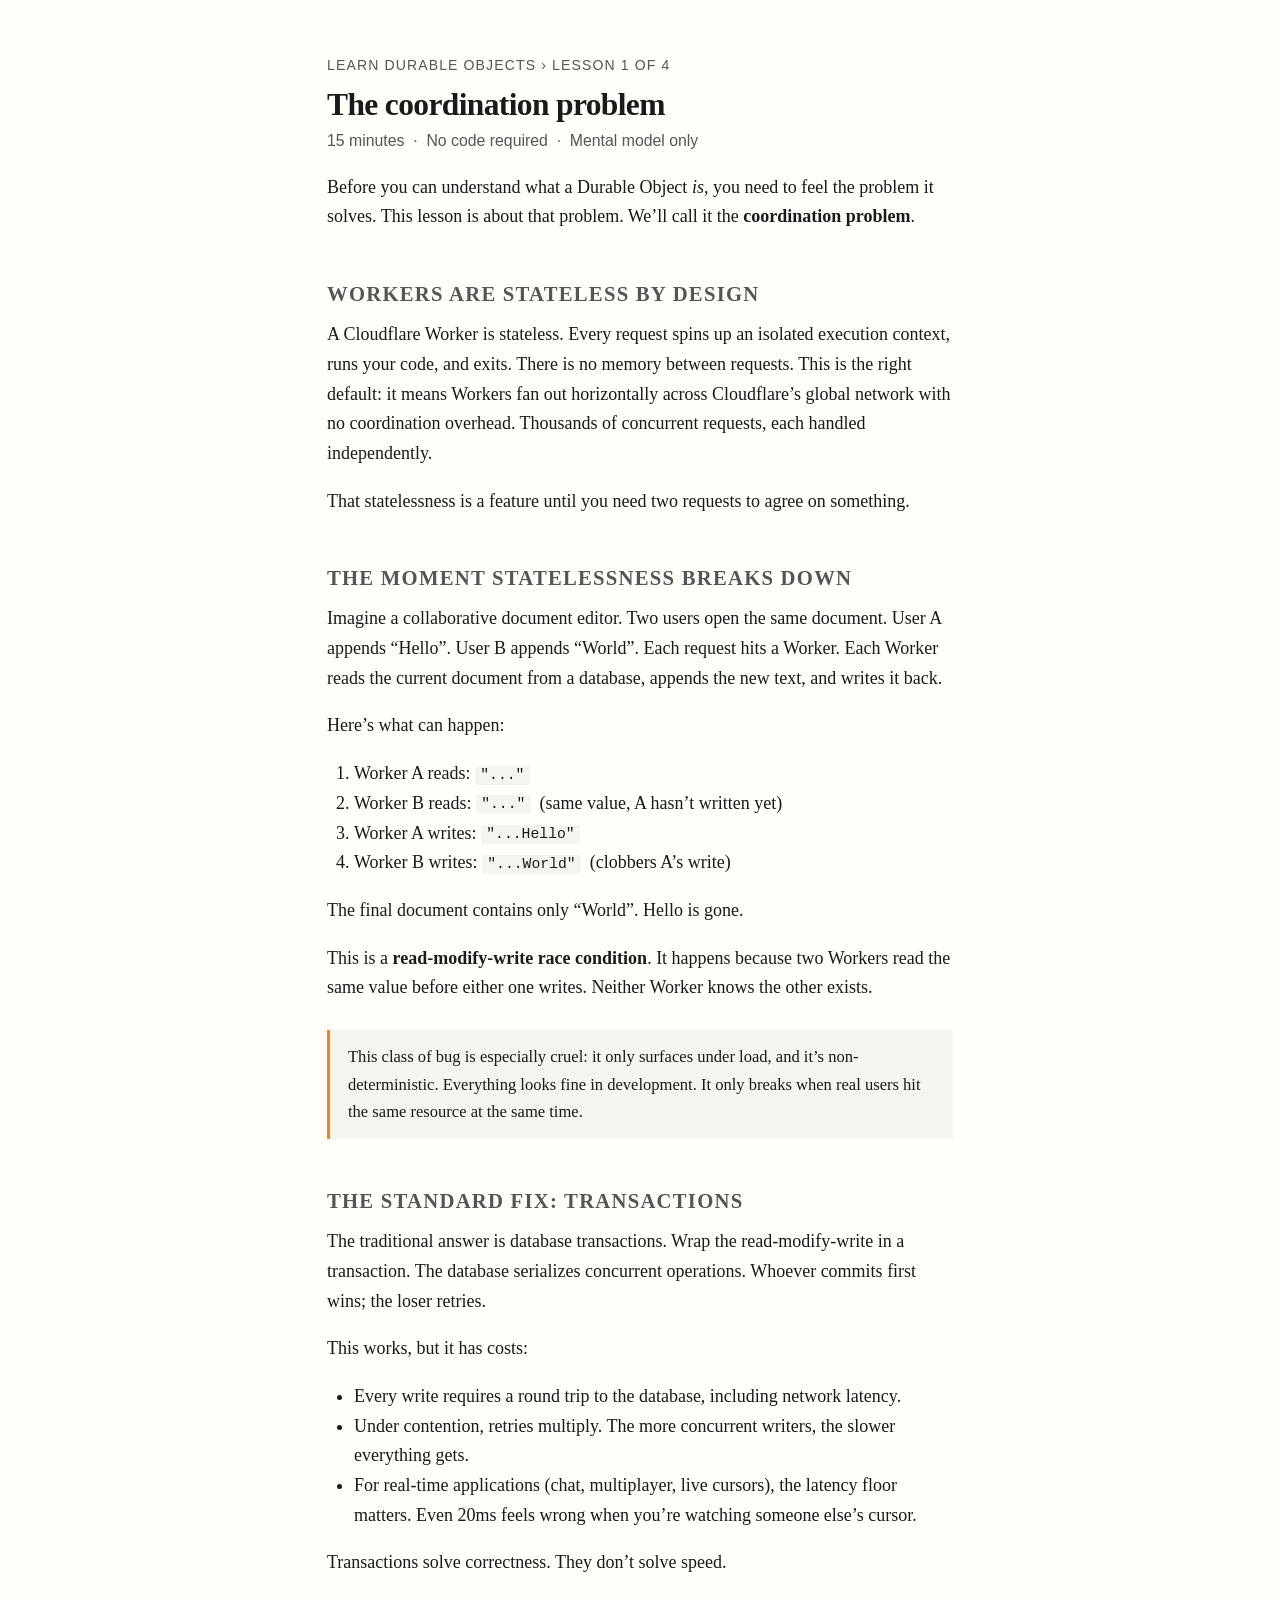
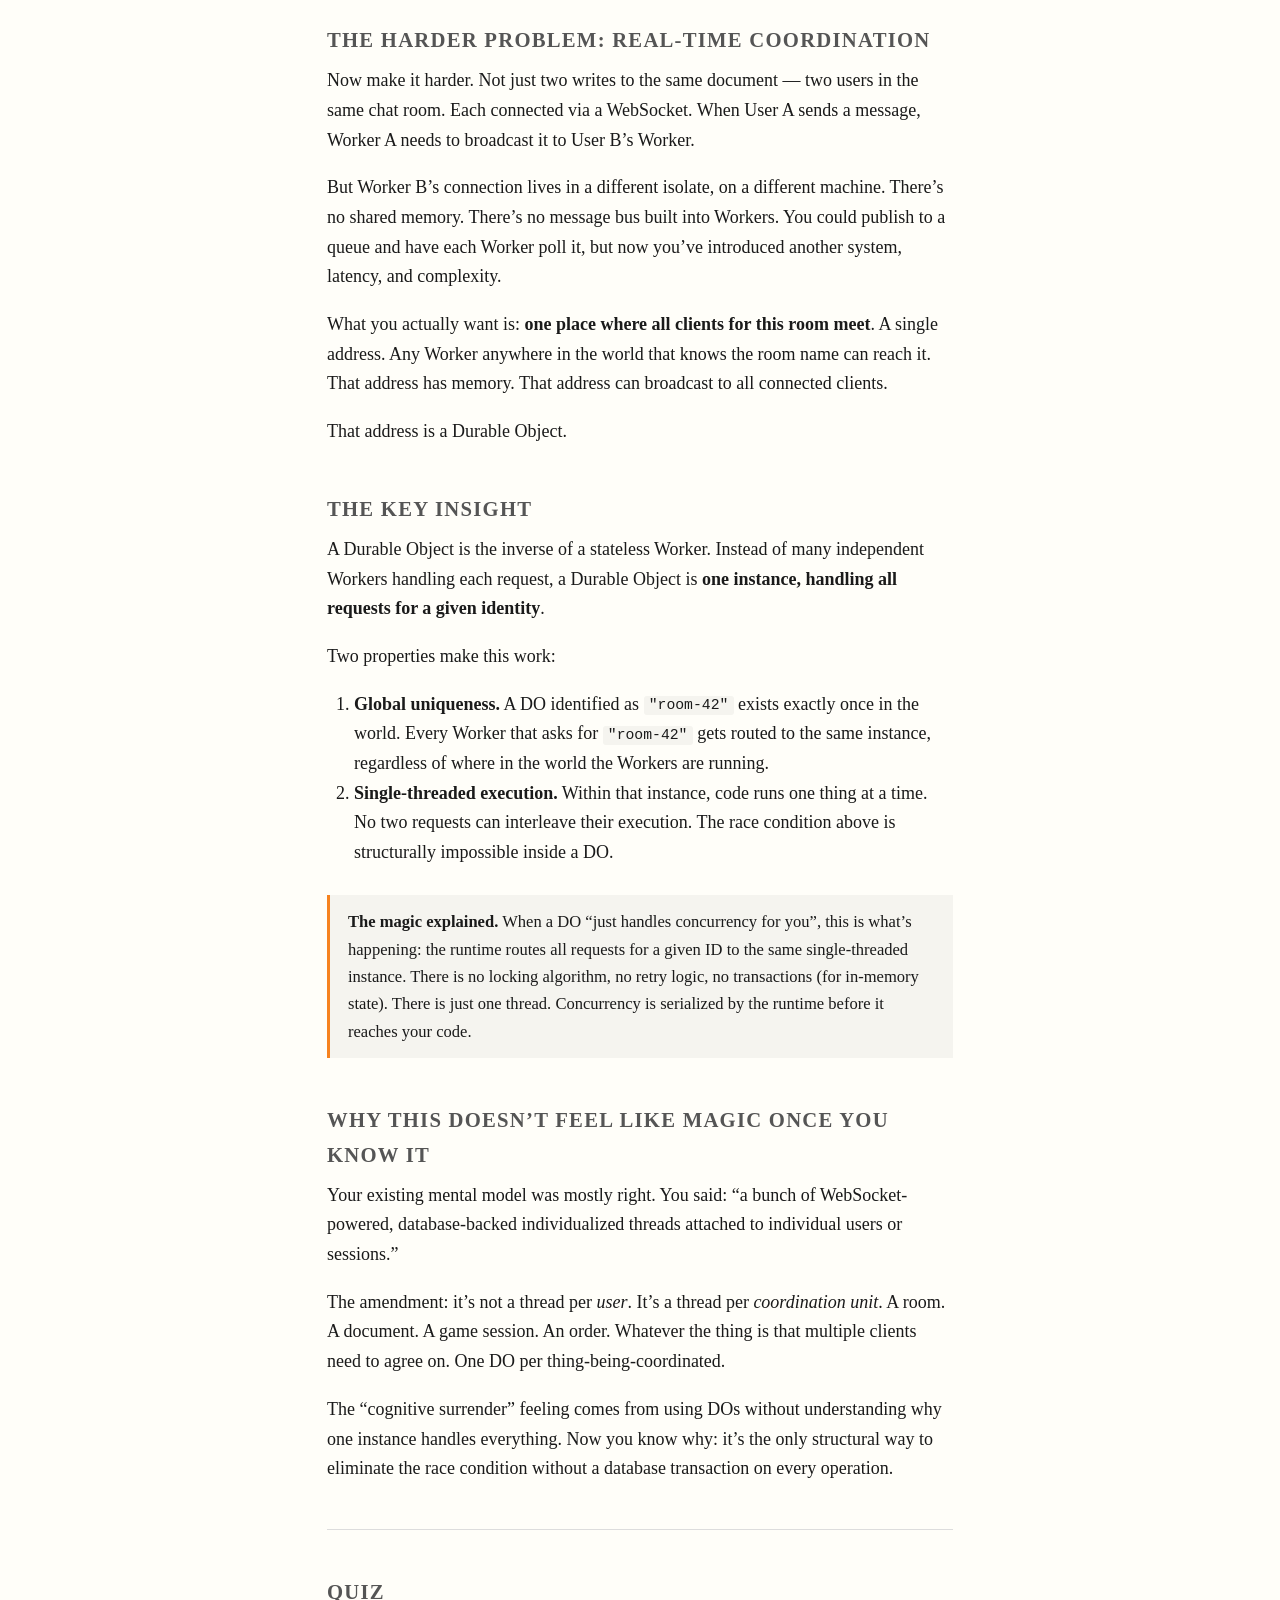
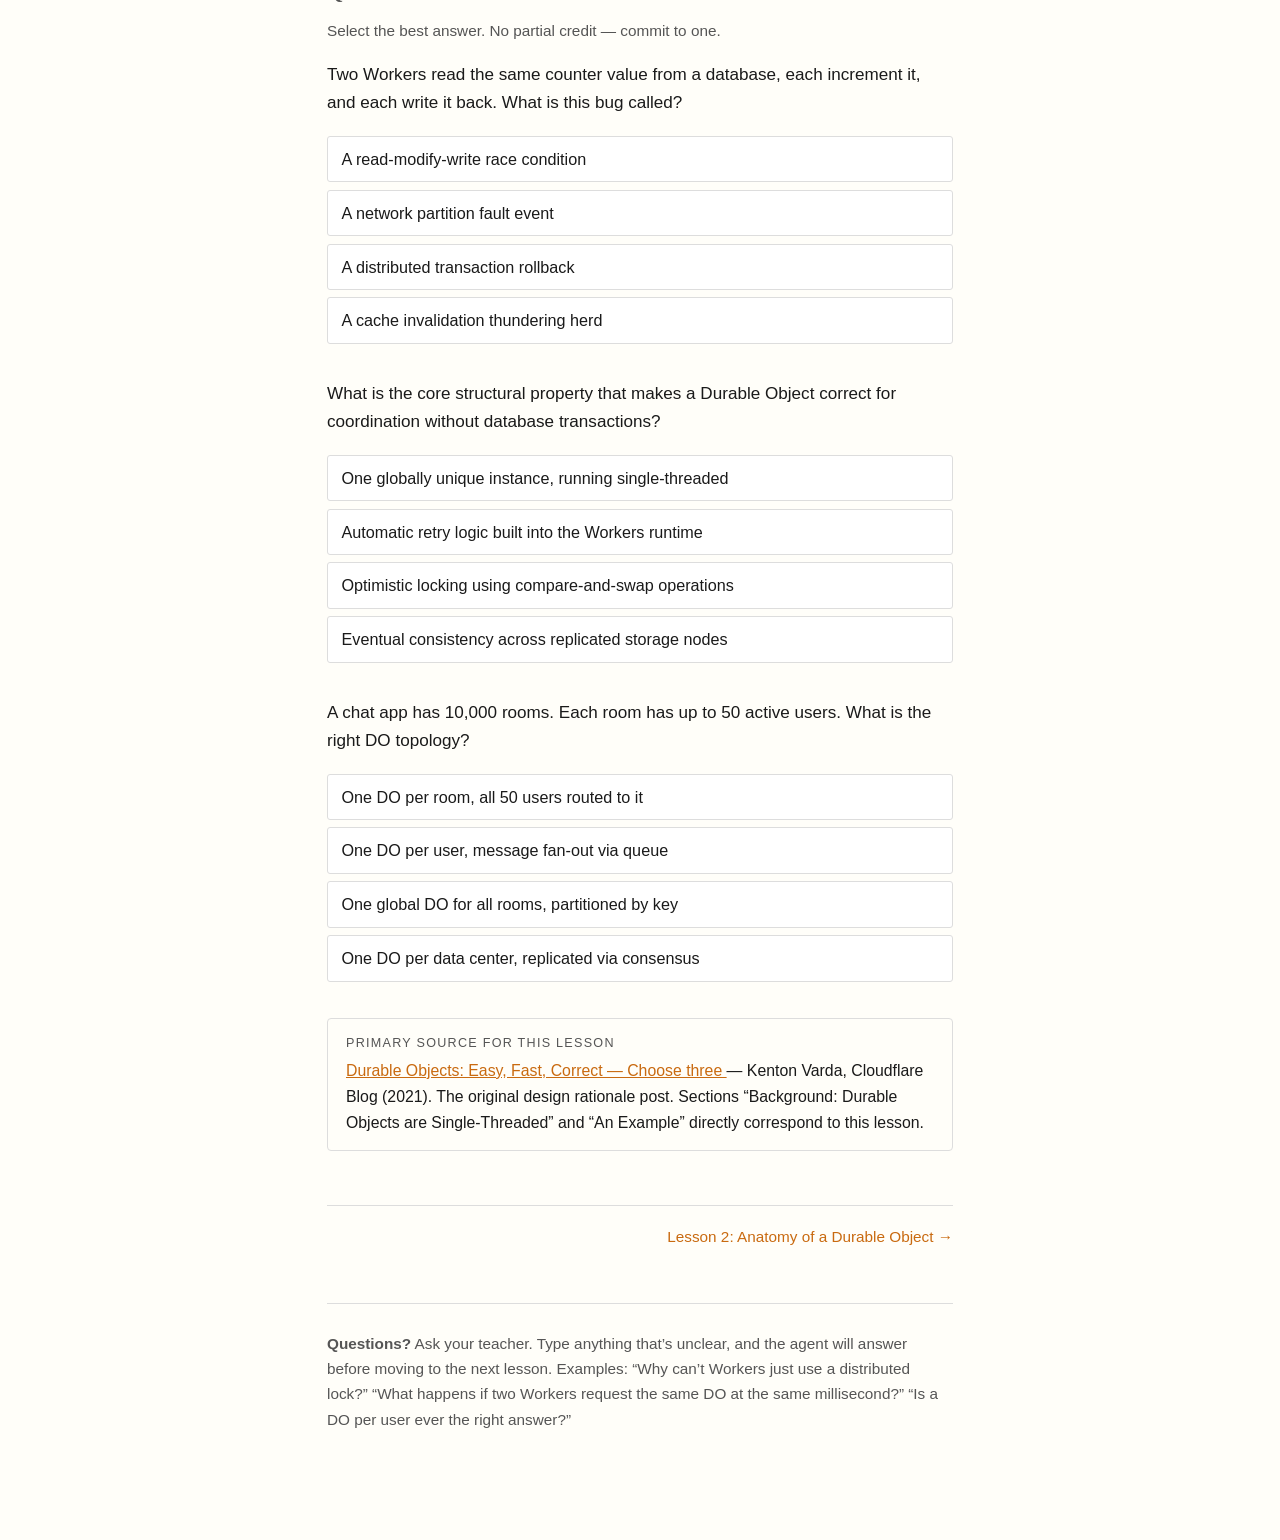
==== lessons/0001-the-coordination-problem.html @ 1e9d5c7c "feat: lesson 1 — the coordination problem" ====
<!DOCTYPE html>
<html lang="en">
<head>
  <meta charset="UTF-8">
  <meta name="viewport" content="width=device-width, initial-scale=1.0">
  <title>Lesson 1: The Coordination Problem — Learn Durable Objects</title>
  <link rel="stylesheet" href="../assets/style.css">
</head>
<body>

  <p class="lesson-meta">
    <a href="../PLAN.md">Learn Durable Objects</a> &rsaquo; Lesson 1 of 4
  </p>

  <h1>The coordination problem</h1>
  <p style="font-family:sans-serif; font-size:0.88rem; color:#555; margin-top:0.25rem;">
    15 minutes &nbsp;&middot;&nbsp; No code required &nbsp;&middot;&nbsp; Mental model only
  </p>

  <p>
    Before you can understand what a Durable Object <em>is</em>, you need to feel the problem it
    solves. This lesson is about that problem. We&rsquo;ll call it the <strong>coordination
    problem</strong>.
  </p>

  <h2>Workers are stateless by design</h2>

  <p>
    A Cloudflare Worker is stateless. Every request spins up an isolated execution context, runs
    your code, and exits. There is no memory between requests. This is the right default: it means
    Workers fan out horizontally across Cloudflare&rsquo;s global network with no coordination
    overhead. Thousands of concurrent requests, each handled independently.
  </p>

  <p>
    That statelessness is a feature until you need two requests to agree on something.
  </p>

  <h2>The moment statelessness breaks down</h2>

  <p>
    Imagine a collaborative document editor. Two users open the same document. User A appends
    &ldquo;Hello&rdquo;. User B appends &ldquo;World&rdquo;. Each request hits a Worker. Each
    Worker reads the current document from a database, appends the new text, and writes it back.
  </p>

  <p>
    Here&rsquo;s what can happen:
  </p>

  <ol style="margin:0 0 1rem 1.5rem; padding:0;">
    <li>Worker A reads: <code>"..."</code></li>
    <li>Worker B reads: <code>"..."</code> &nbsp;(same value, A hasn&rsquo;t written yet)</li>
    <li>Worker A writes: <code>"...Hello"</code></li>
    <li>Worker B writes: <code>"...World"</code> &nbsp;(clobbers A&rsquo;s write)</li>
  </ol>

  <p>
    The final document contains only &ldquo;World&rdquo;. Hello is gone.
  </p>

  <p>
    This is a <strong>read-modify-write race condition</strong>. It happens because two Workers
    read the same value before either one writes. Neither Worker knows the other exists.
  </p>

  <div class="callout">
    <p>
      This class of bug is especially cruel: it only surfaces under load, and it&rsquo;s
      non-deterministic. Everything looks fine in development. It only breaks when real users hit
      the same resource at the same time.
    </p>
  </div>

  <h2>The standard fix: transactions</h2>

  <p>
    The traditional answer is database transactions. Wrap the read-modify-write in a transaction.
    The database serializes concurrent operations. Whoever commits first wins; the loser retries.
  </p>

  <p>
    This works, but it has costs:
  </p>

  <ul style="margin:0 0 1rem 1.5rem; padding:0;">
    <li>Every write requires a round trip to the database, including network latency.</li>
    <li>Under contention, retries multiply. The more concurrent writers, the slower everything gets.</li>
    <li>For real-time applications (chat, multiplayer, live cursors), the latency floor matters.
        Even 20ms feels wrong when you&rsquo;re watching someone else&rsquo;s cursor.</li>
  </ul>

  <p>
    Transactions solve correctness. They don&rsquo;t solve speed.
  </p>

  <h2>The harder problem: real-time coordination</h2>

  <p>
    Now make it harder. Not just two writes to the same document &mdash; two users in the same
    chat room. Each connected via a WebSocket. When User A sends a message, Worker A needs to
    broadcast it to User B&rsquo;s Worker.
  </p>

  <p>
    But Worker B&rsquo;s connection lives in a different isolate, on a different machine. There&rsquo;s
    no shared memory. There&rsquo;s no message bus built into Workers. You could publish to a queue
    and have each Worker poll it, but now you&rsquo;ve introduced another system, latency, and
    complexity.
  </p>

  <p>
    What you actually want is: <strong>one place where all clients for this room meet</strong>.
    A single address. Any Worker anywhere in the world that knows the room name can reach it.
    That address has memory. That address can broadcast to all connected clients.
  </p>

  <p>
    That address is a Durable Object.
  </p>

  <h2>The key insight</h2>

  <p>
    A Durable Object is the inverse of a stateless Worker. Instead of many independent Workers
    handling each request, a Durable Object is <strong>one instance, handling all requests for a
    given identity</strong>.
  </p>

  <p>
    Two properties make this work:
  </p>

  <ol style="margin:0 0 1rem 1.5rem; padding:0;">
    <li>
      <strong>Global uniqueness.</strong> A DO identified as <code>"room-42"</code> exists exactly
      once in the world. Every Worker that asks for <code>"room-42"</code> gets routed to the same
      instance, regardless of where in the world the Workers are running.
    </li>
    <li>
      <strong>Single-threaded execution.</strong> Within that instance, code runs one thing at a
      time. No two requests can interleave their execution. The race condition above is structurally
      impossible inside a DO.
    </li>
  </ol>

  <div class="callout">
    <p>
      <strong>The magic explained.</strong> When a DO &ldquo;just handles concurrency for you&rdquo;,
      this is what&rsquo;s happening: the runtime routes all requests for a given ID to the same
      single-threaded instance. There is no locking algorithm, no retry logic, no transactions
      (for in-memory state). There is just one thread. Concurrency is serialized by the runtime
      before it reaches your code.
    </p>
  </div>

  <h2>Why this doesn&rsquo;t feel like magic once you know it</h2>

  <p>
    Your existing mental model was mostly right. You said: &ldquo;a bunch of WebSocket-powered,
    database-backed individualized threads attached to individual users or sessions.&rdquo;
  </p>

  <p>
    The amendment: it&rsquo;s not a thread per <em>user</em>. It&rsquo;s a thread per
    <em>coordination unit</em>. A room. A document. A game session. An order. Whatever the thing
    is that multiple clients need to agree on. One DO per thing-being-coordinated.
  </p>

  <p>
    The &ldquo;cognitive surrender&rdquo; feeling comes from using DOs without understanding why
    one instance handles everything. Now you know why: it&rsquo;s the only structural way to
    eliminate the race condition without a database transaction on every operation.
  </p>

  <hr style="margin: 2.5rem 0; border:none; border-top: 1px solid #ddd;">

  <h2>Quiz</h2>
  <p style="font-family:sans-serif; font-size:0.85rem; color:#555;">
    Select the best answer. No partial credit &mdash; commit to one.
  </p>

  <div class="quiz" data-quiz="q1" style="margin-bottom:2rem;">
    <p class="quiz-question" style="font-family:sans-serif; font-size:0.95rem;">
      Two Workers read the same counter value from a database, each increment it, and each write
      it back. What is this bug called?
    </p>
    <ul class="quiz-options">
      <li data-correct="true">A read-modify-write race condition</li>
      <li>A network partition fault event</li>
      <li>A distributed transaction rollback</li>
      <li>A cache invalidation thundering herd</li>
    </ul>
    <p class="quiz-feedback"
       data-correct="Correct. Two independent reads before either write means the second write silently clobbers the first."
       data-incorrect="Not quite. The correct answer is highlighted. Two readers, two writers, no coordination — that&rsquo;s a read-modify-write race."
       hidden></p>
  </div>

  <div class="quiz" data-quiz="q2" style="margin-bottom:2rem;">
    <p class="quiz-question" style="font-family:sans-serif; font-size:0.95rem;">
      What is the core structural property that makes a Durable Object correct for coordination
      without database transactions?
    </p>
    <ul class="quiz-options">
      <li data-correct="true">One globally unique instance, running single-threaded</li>
      <li>Automatic retry logic built into the Workers runtime</li>
      <li>Optimistic locking using compare-and-swap operations</li>
      <li>Eventual consistency across replicated storage nodes</li>
    </ul>
    <p class="quiz-feedback"
       data-correct="Correct. Global uniqueness means all requests for a given ID arrive at the same instance. Single-threaded execution means they are serialized without locks."
       data-incorrect="Not quite. DOs don&rsquo;t use retry logic, CAS, or eventual consistency for in-memory coordination. One thread, one instance — that&rsquo;s it."
       hidden></p>
  </div>

  <div class="quiz" data-quiz="q3" style="margin-bottom:2rem;">
    <p class="quiz-question" style="font-family:sans-serif; font-size:0.95rem;">
      A chat app has 10,000 rooms. Each room has up to 50 active users. What is the right DO
      topology?
    </p>
    <ul class="quiz-options">
      <li data-correct="true">One DO per room, all 50 users routed to it</li>
      <li>One DO per user, message fan-out via queue</li>
      <li>One global DO for all rooms, partitioned by key</li>
      <li>One DO per data center, replicated via consensus</li>
    </ul>
    <p class="quiz-feedback"
       data-correct="Correct. The coordination unit is the room, not the user. One DO per room, all clients in that room route to it. 10,000 rooms = 10,000 DOs, each small and independent."
       data-incorrect="Not quite. The coordination unit is what multiple clients share — the room. Each room needs its own DO so its users can coordinate without touching other rooms."
       hidden></p>
  </div>

  <div class="primary-source">
    <span class="label">Primary source for this lesson</span>
    <a href="https://blog.cloudflare.com/durable-objects-easy-fast-correct-choose-three/" target="_blank">
      Durable Objects: Easy, Fast, Correct &mdash; Choose three
    </a>
    &mdash; Kenton Varda, Cloudflare Blog (2021). The original design rationale post. Sections
    &ldquo;Background: Durable Objects are Single-Threaded&rdquo; and &ldquo;An Example&rdquo;
    directly correspond to this lesson.
  </div>

  <div class="lesson-nav">
    <span></span>
    <a href="0002-anatomy-of-a-durable-object.html">Lesson 2: Anatomy of a Durable Object &rarr;</a>
  </div>

  <div class="ask-teacher">
    <strong>Questions?</strong> Ask your teacher. Type anything that&rsquo;s unclear, and the
    agent will answer before moving to the next lesson.
    Examples: &ldquo;Why can&rsquo;t Workers just use a distributed lock?&rdquo;
    &ldquo;What happens if two Workers request the same DO at the same millisecond?&rdquo;
    &ldquo;Is a DO per user ever the right answer?&rdquo;
  </div>

  <script src="../assets/quiz.js"></script>
</body>
</html>
---- assets/style.css ----
/* ============================================================
   learn-durable-objects — shared stylesheet
   Tufte-inspired: generous margins, readable type, no clutter
   ============================================================ */

:root {
  --text:        #1a1a1a;
  --muted:       #555;
  --border:      #ddd;
  --bg:          #fffef9;
  --code-bg:     #f5f4ef;
  --accent:      #f6821f;   /* Cloudflare orange */
  --accent-dark: #c96a10;
  --success:     #2d6a2d;
  --success-bg:  #edf7ed;
  --error:       #8b0000;
  --error-bg:    #fdf0f0;
  --max-width:   680px;
  --font-serif:  Georgia, 'Times New Roman', serif;
  --font-mono:   'SF Mono', 'Fira Code', 'Cascadia Code', Consolas, monospace;
}

*, *::before, *::after { box-sizing: border-box; }

html {
  font-size: 18px;
  background: var(--bg);
  color: var(--text);
}

body {
  font-family: var(--font-serif);
  line-height: 1.65;
  max-width: var(--max-width);
  margin: 0 auto;
  padding: 3rem 1.5rem 6rem;
}

/* ── Typography ── */

h1 {
  font-size: 1.75rem;
  font-weight: 700;
  line-height: 1.2;
  margin: 0 0 0.25rem;
  letter-spacing: -0.02em;
}

h2 {
  font-size: 1.15rem;
  font-weight: 700;
  margin: 2.5rem 0 0.5rem;
  text-transform: uppercase;
  letter-spacing: 0.06em;
  color: var(--muted);
}

p { margin: 0 0 1rem; }

a { color: var(--accent-dark); }
a:hover { color: var(--accent); }

strong { font-weight: 700; }
em { font-style: italic; }

/* ── Code ── */

code {
  font-family: var(--font-mono);
  font-size: 0.82em;
  background: var(--code-bg);
  border-radius: 3px;
  padding: 0.1em 0.35em;
}

pre {
  background: var(--code-bg);
  border-left: 3px solid var(--accent);
  border-radius: 4px;
  padding: 1rem 1.25rem;
  overflow-x: auto;
  margin: 1.25rem 0;
}

pre code {
  background: none;
  padding: 0;
  font-size: 0.85rem;
  line-height: 1.5;
}

/* ── Lesson header ── */

.lesson-meta {
  font-family: sans-serif;
  font-size: 0.78rem;
  color: var(--muted);
  text-transform: uppercase;
  letter-spacing: 0.08em;
  margin-bottom: 0.5rem;
}

.lesson-meta a {
  color: var(--muted);
  text-decoration: none;
}

.lesson-meta a:hover { color: var(--accent); }

/* ── Callout / aside ── */

.callout {
  border-left: 3px solid var(--accent);
  background: var(--code-bg);
  padding: 0.75rem 1rem;
  margin: 1.5rem 0;
  font-size: 0.92rem;
}

.callout p:last-child { margin-bottom: 0; }

/* ── Primary source citation ── */

.primary-source {
  border: 1px solid var(--border);
  border-radius: 4px;
  padding: 0.75rem 1rem;
  margin: 2rem 0;
  font-size: 0.88rem;
  font-family: sans-serif;
}

.primary-source .label {
  font-size: 0.7rem;
  text-transform: uppercase;
  letter-spacing: 0.1em;
  color: var(--muted);
  display: block;
  margin-bottom: 0.25rem;
}

/* ── Ask your teacher prompt ── */

.ask-teacher {
  margin-top: 3rem;
  padding-top: 1.5rem;
  border-top: 1px solid var(--border);
  font-family: sans-serif;
  font-size: 0.85rem;
  color: var(--muted);
}

/* ── Navigation between lessons ── */

.lesson-nav {
  display: flex;
  justify-content: space-between;
  margin-top: 3rem;
  padding-top: 1rem;
  border-top: 1px solid var(--border);
  font-family: sans-serif;
  font-size: 0.85rem;
}

.lesson-nav a { text-decoration: none; color: var(--accent-dark); }
.lesson-nav a:hover { color: var(--accent); }

/* ── Podcast player ── */

.podcast {
  margin: 2rem 0;
  padding: 1rem;
  background: var(--code-bg);
  border-radius: 4px;
  font-family: sans-serif;
  font-size: 0.85rem;
}

.podcast p { margin: 0 0 0.5rem; font-size: 0.8rem; color: var(--muted); }

audio { width: 100%; display: block; }
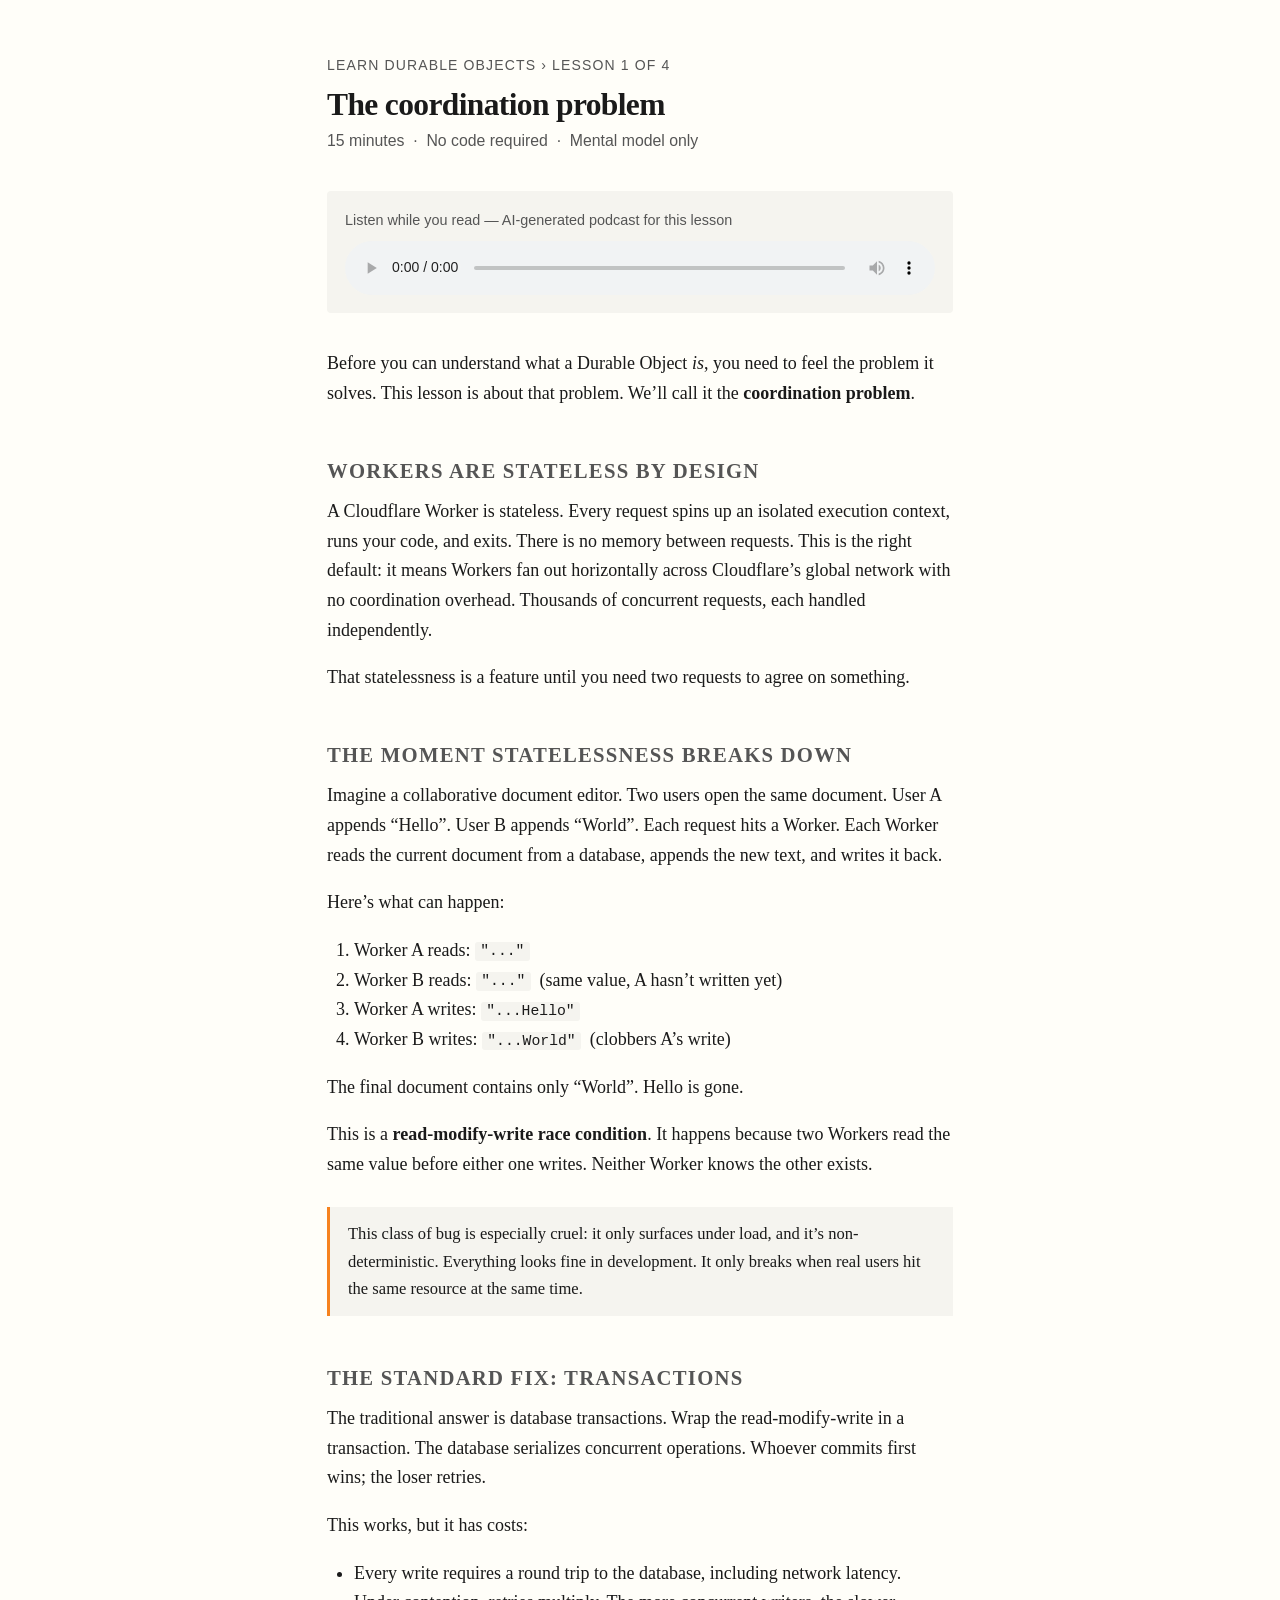
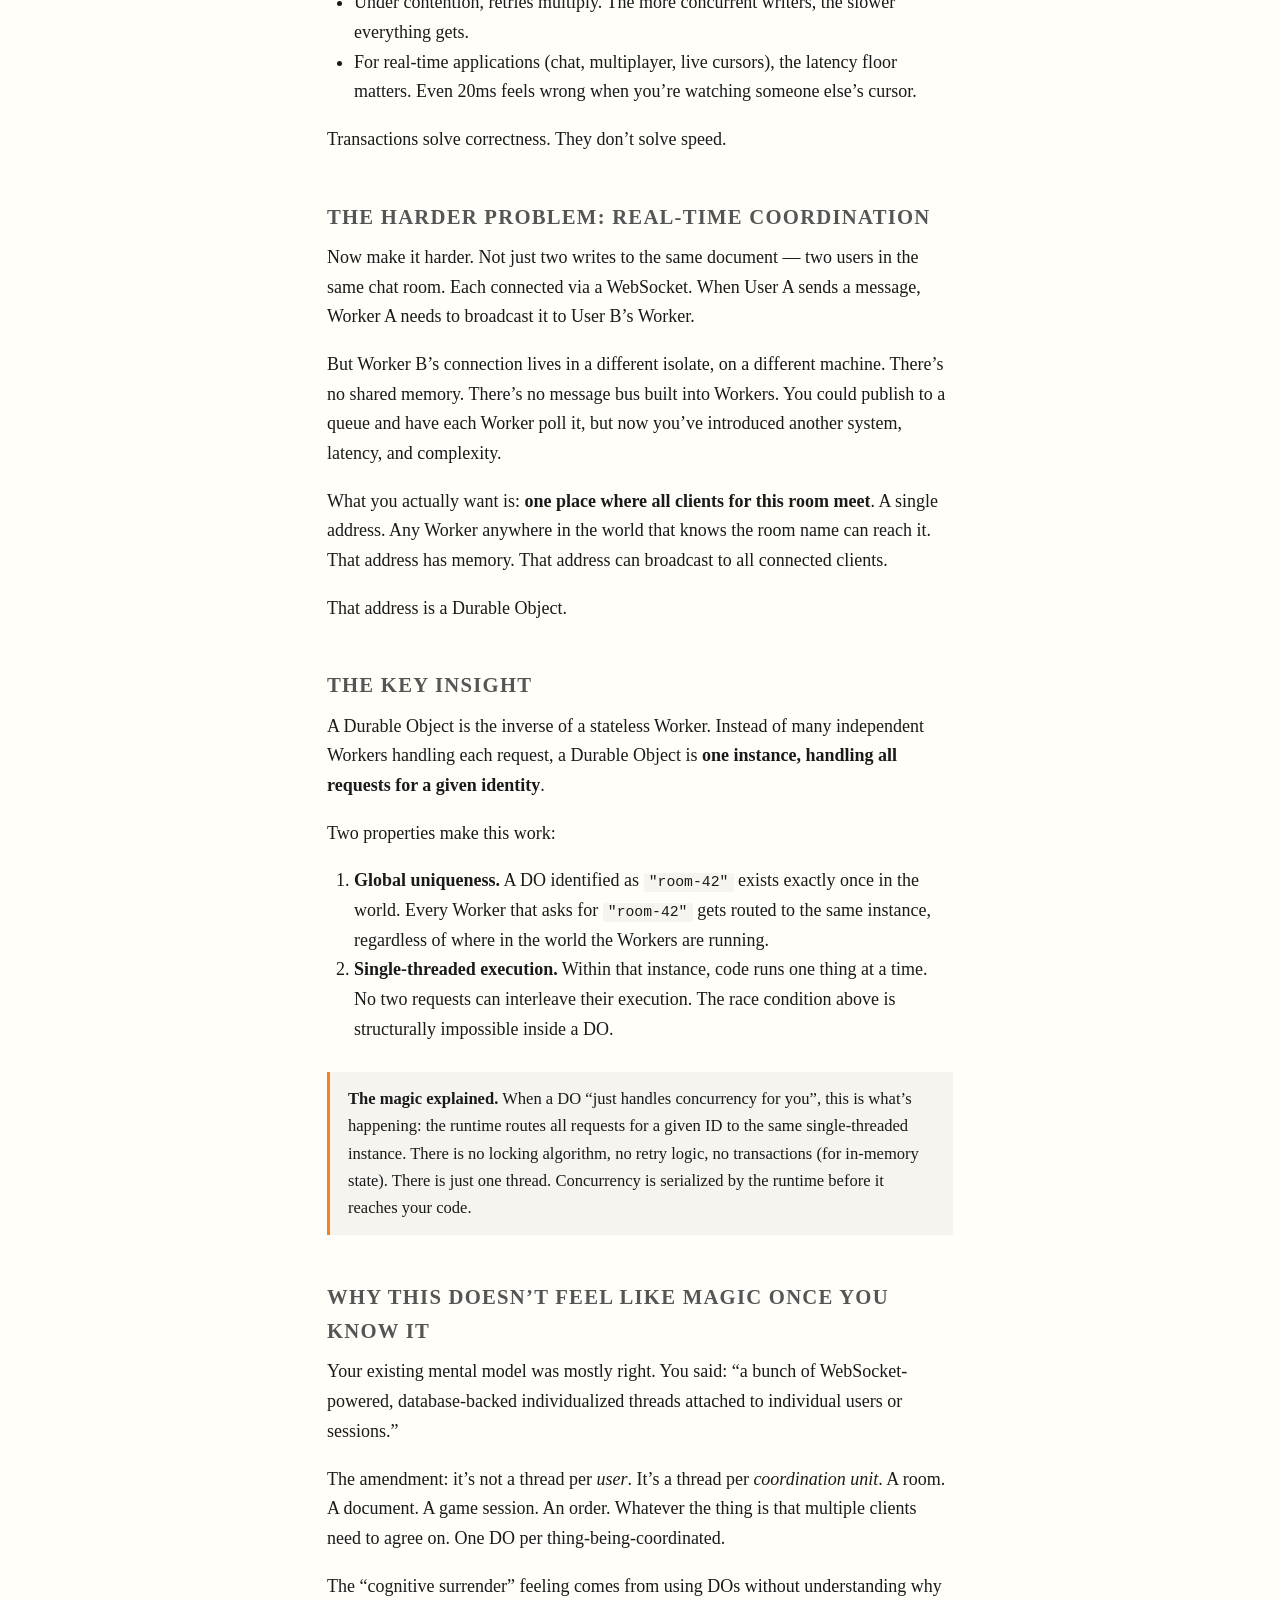
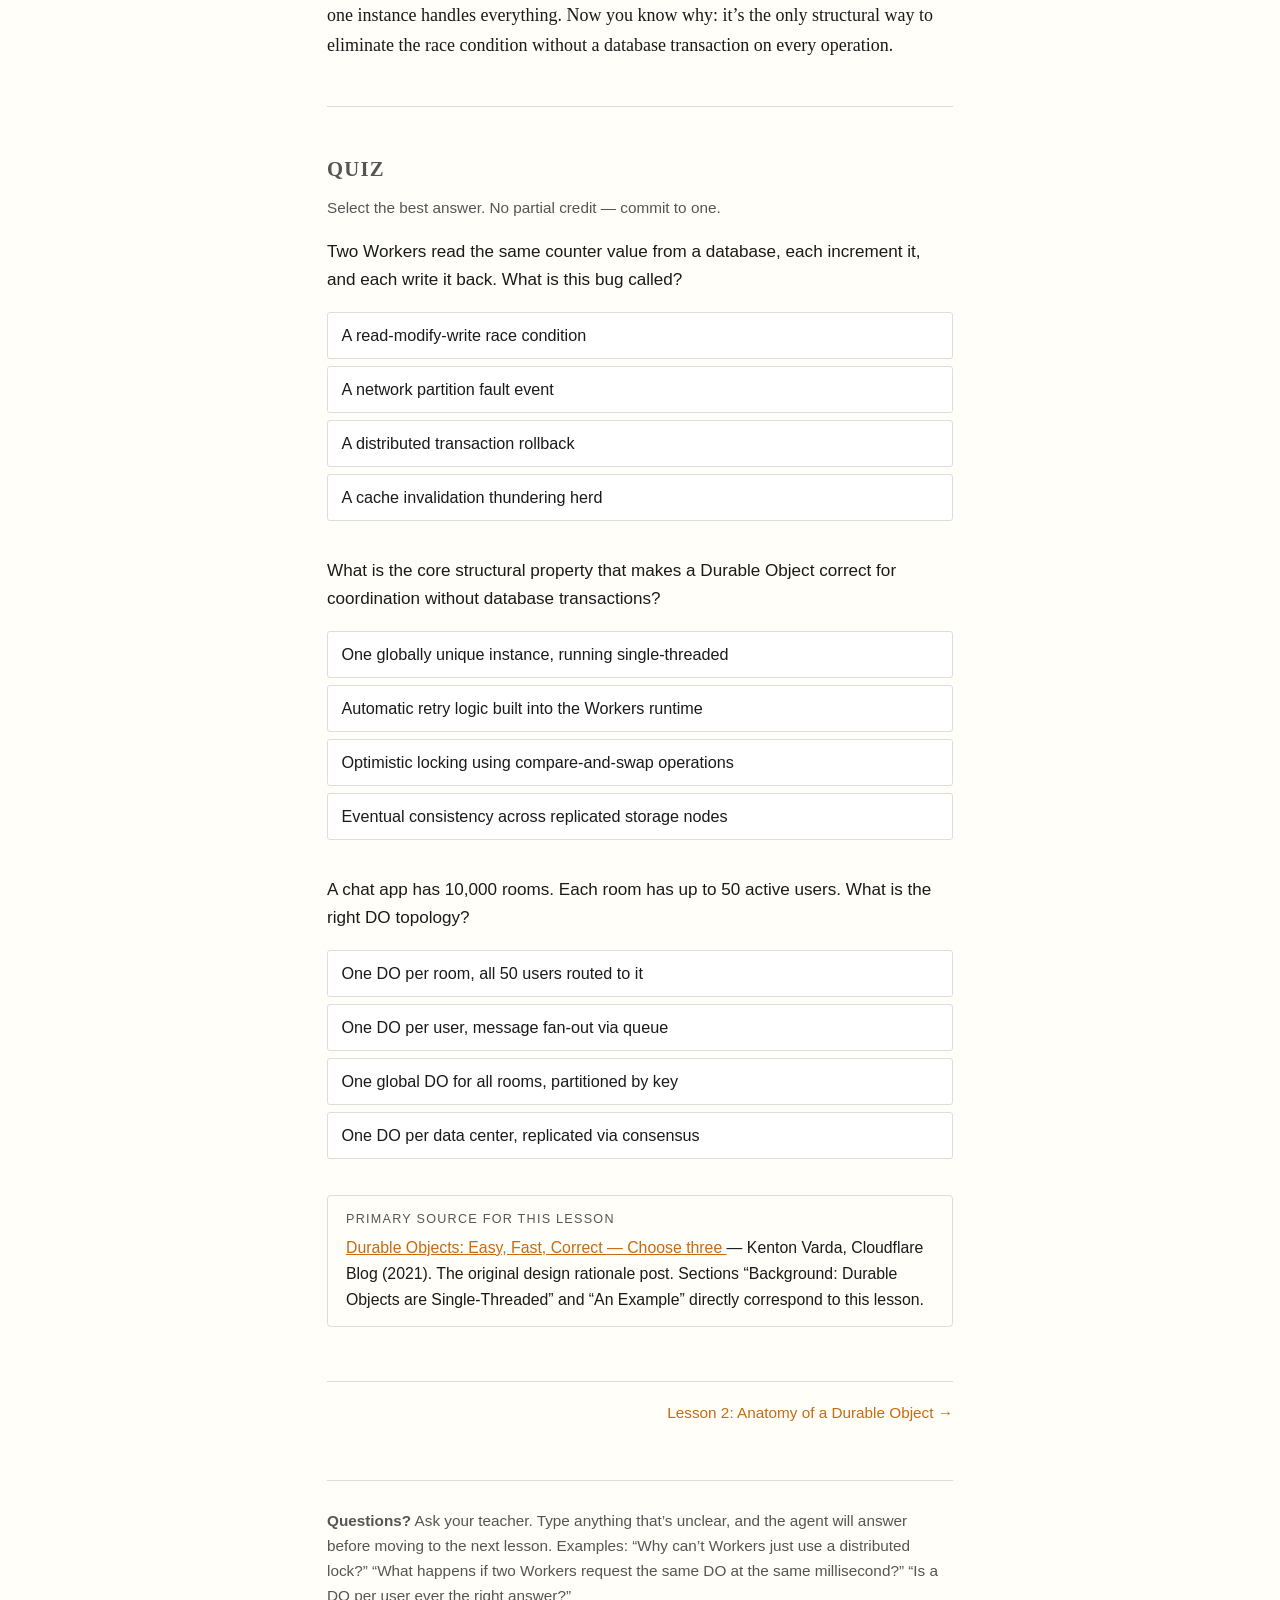
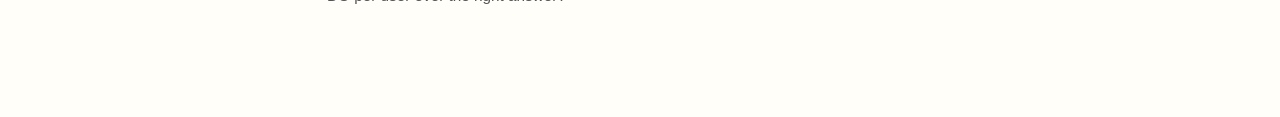
==== commit 064c7f44: "feat: add audio player to lesson 1" ====
--- a/lessons/0001-the-coordination-problem.html
+++ b/lessons/0001-the-coordination-problem.html
@@ -16,6 +16,11 @@
   <p style="font-family:sans-serif; font-size:0.88rem; color:#555; margin-top:0.25rem;">
     15 minutes &nbsp;&middot;&nbsp; No code required &nbsp;&middot;&nbsp; Mental model only
   </p>
+
+  <div class="podcast">
+    <p>Listen while you read &mdash; AI-generated podcast for this lesson</p>
+    <audio controls src="0001-podcast.mp3"></audio>
+  </div>
 
   <p>
     Before you can understand what a Durable Object <em>is</em>, you need to feel the problem it
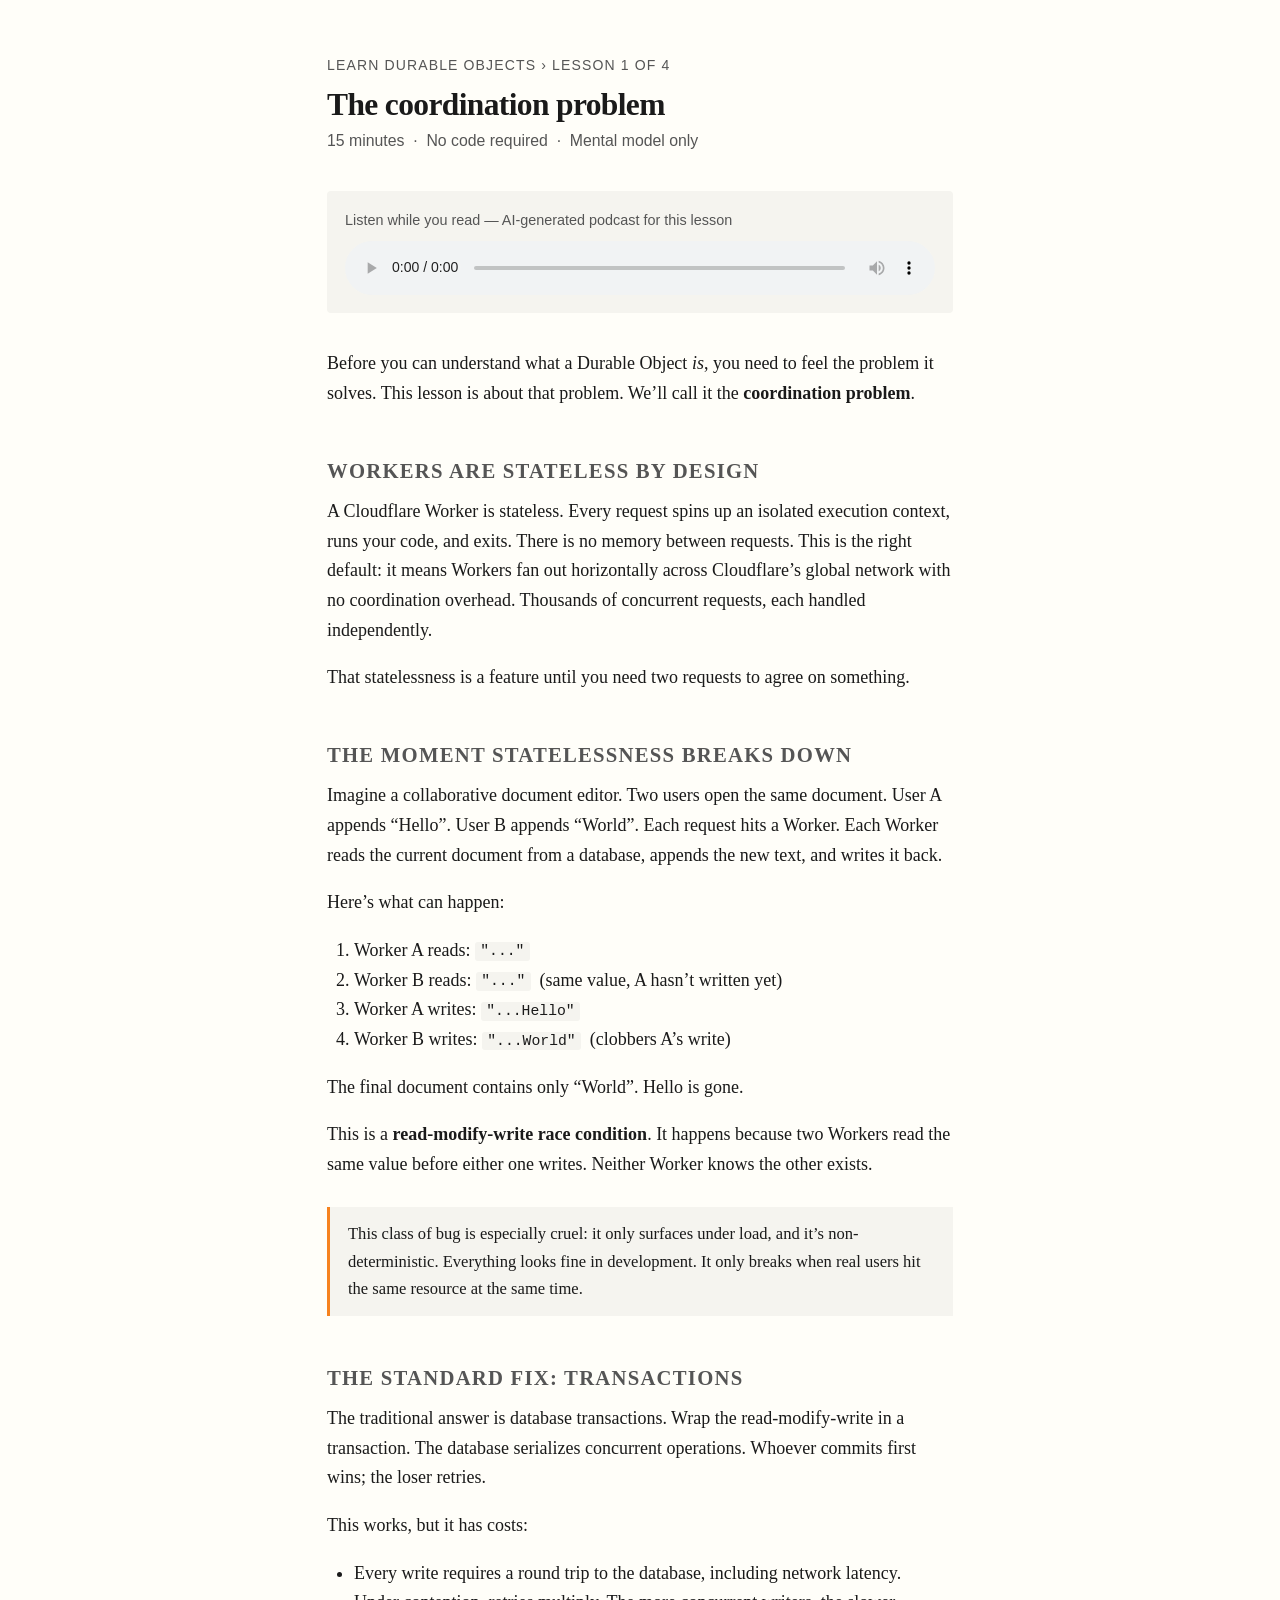
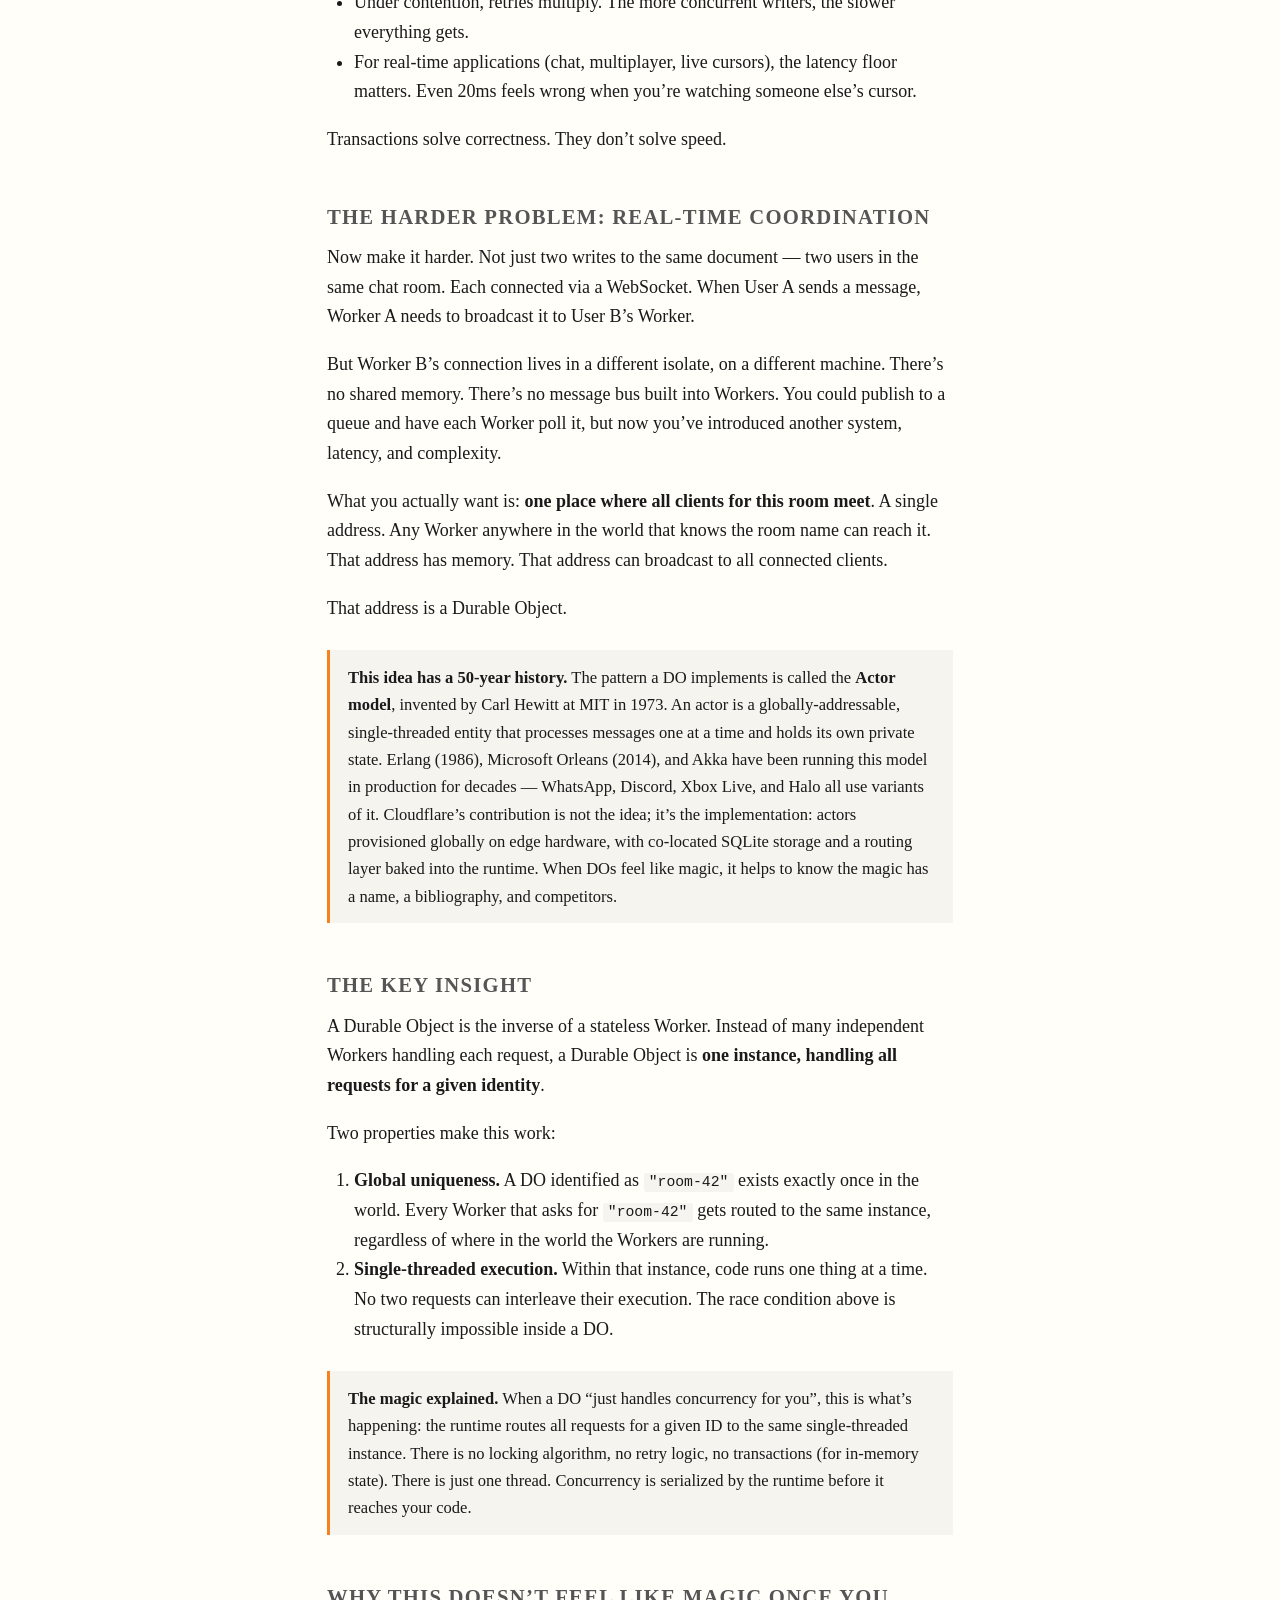
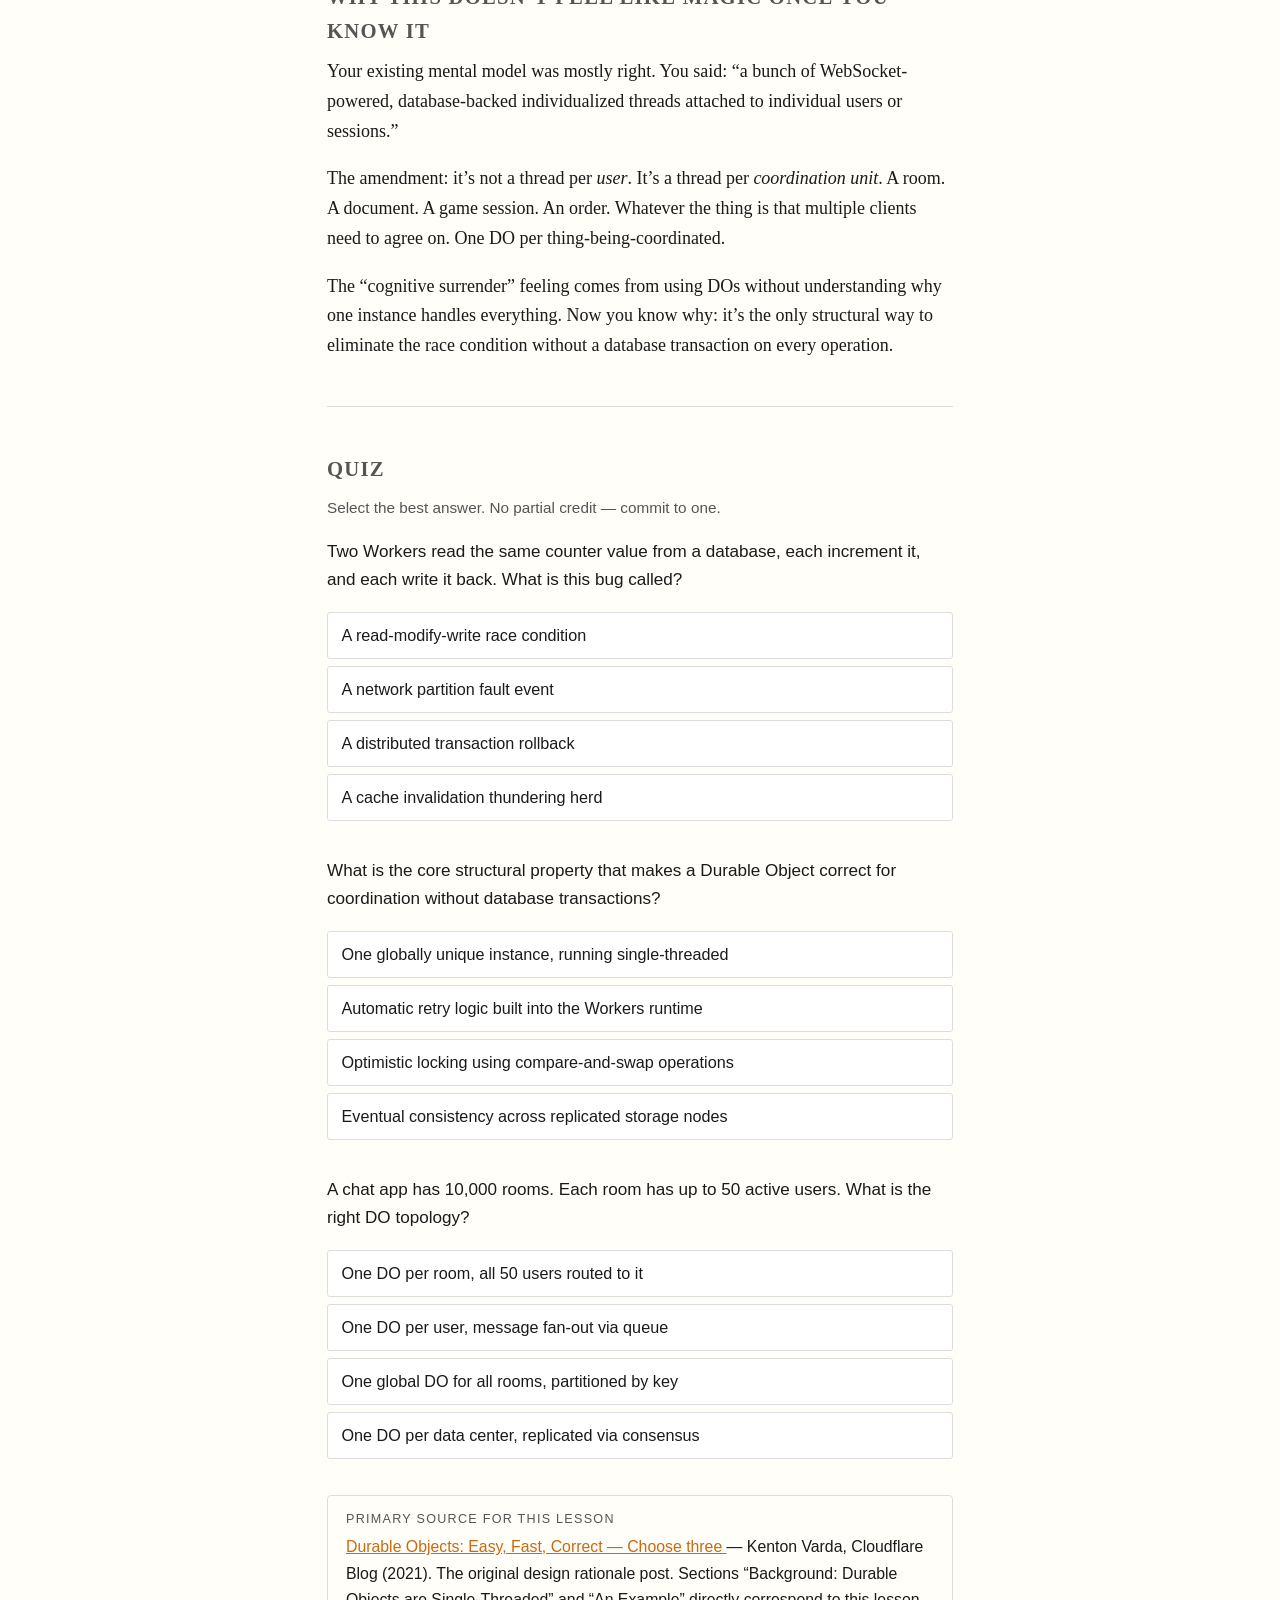
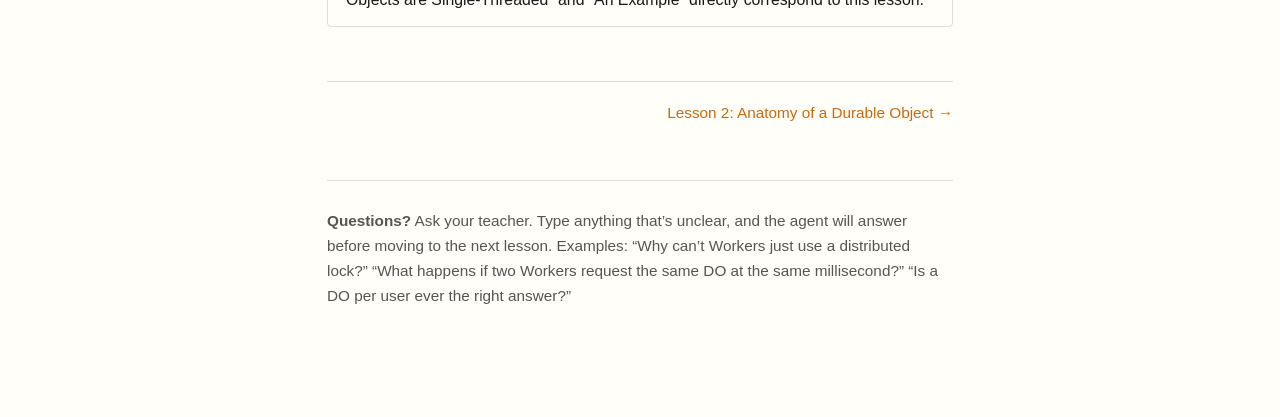
==== commit c73cd07b: "feat: add actor model + lock-in context to lessons 1-3 and resources" ====
--- a/lessons/0001-the-coordination-problem.html
+++ b/lessons/0001-the-coordination-problem.html
@@ -9,7 +9,7 @@
 <body>
 
   <p class="lesson-meta">
-    <a href="../PLAN.md">Learn Durable Objects</a> &rsaquo; Lesson 1 of 4
+    <a href="../index.html">Learn Durable Objects</a> &rsaquo; Lesson 1 of 4
   </p>
 
   <h1>The coordination problem</h1>
@@ -123,6 +123,20 @@
   <p>
     That address is a Durable Object.
   </p>
+
+  <div class="callout">
+    <p>
+      <strong>This idea has a 50-year history.</strong> The pattern a DO implements is called the
+      <strong>Actor model</strong>, invented by Carl Hewitt at MIT in 1973. An actor is a
+      globally-addressable, single-threaded entity that processes messages one at a time and holds
+      its own private state. Erlang (1986), Microsoft Orleans (2014), and Akka have been running
+      this model in production for decades &mdash; WhatsApp, Discord, Xbox Live, and Halo all use
+      variants of it. Cloudflare&rsquo;s contribution is not the idea; it&rsquo;s the
+      implementation: actors provisioned globally on edge hardware, with co-located SQLite storage
+      and a routing layer baked into the runtime. When DOs feel like magic, it helps to know the
+      magic has a name, a bibliography, and competitors.
+    </p>
+  </div>
 
   <h2>The key insight</h2>
 
